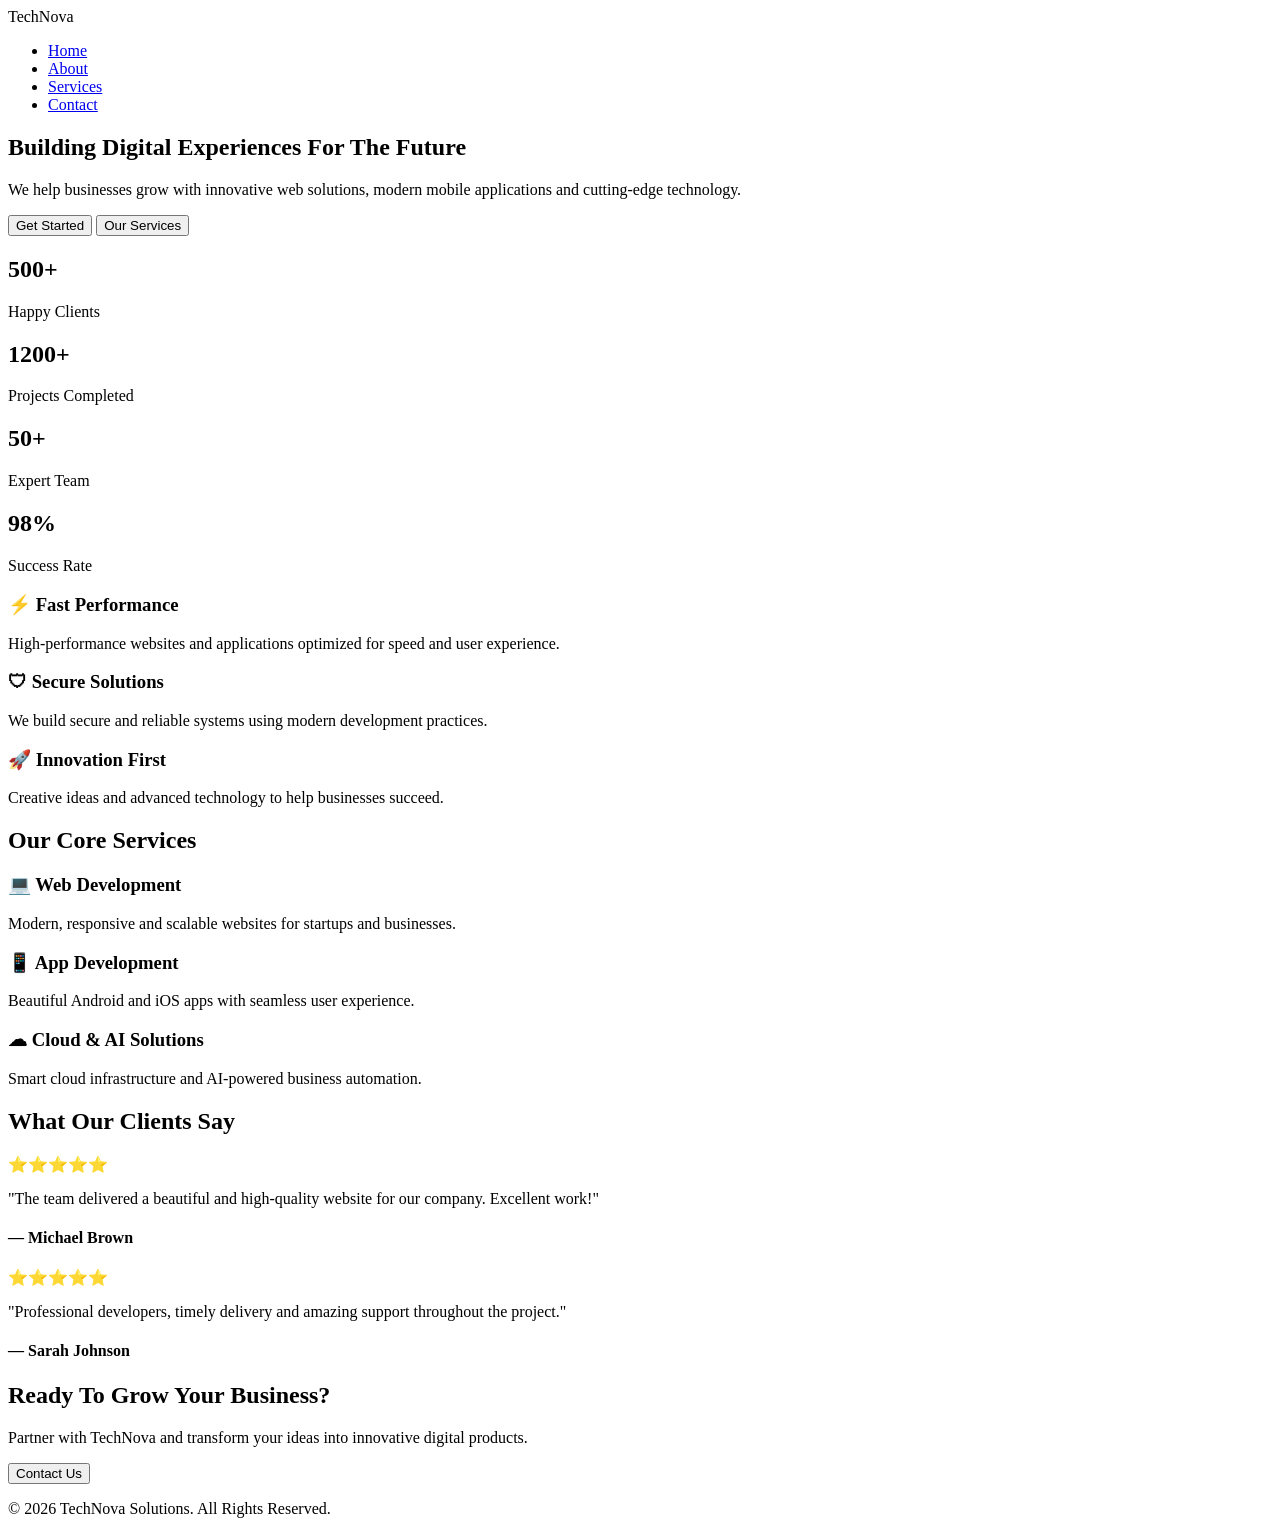
==== index.html @ 7fefe029 "Initial commit - TechNova Company Website" ====
<!DOCTYPE html>
<html lang="en">
<head>
    <meta charset="UTF-8">
    <meta name="viewport" content="width=device-width, initial-scale=1.0">
    <title>TechNova Solutions</title>
    <link rel="stylesheet" href="css/style.css">
</head>
<body>

    <!-- Navbar -->
    <nav>
        <div class="logo">TechNova</div>

        <ul>
            <li><a href="index.html">Home</a></li>
            <li><a href="about.html">About</a></li>
            <li><a href="services.html">Services</a></li>
            <li><a href="contact.html">Contact</a></li>
        </ul>
    </nav>

    <!-- Hero Section -->
    <section class="hero">
        <div class="hero-content">
            <h1>Building Digital Experiences For The Future</h1>
            <p>
                We help businesses grow with innovative web solutions,
                modern mobile applications and cutting-edge technology.
            </p>

            <div class="hero-buttons">
                <button>Get Started</button>
                <button class="btn-secondary">Our Services</button>
            </div>
        </div>
    </section>

    <!-- Stats -->
    <section class="stats">

        <div>
            <h2>500+</h2>
            <p>Happy Clients</p>
        </div>

        <div>
            <h2>1200+</h2>
            <p>Projects Completed</p>
        </div>

        <div>
            <h2>50+</h2>
            <p>Expert Team</p>
        </div>

        <div>
            <h2>98%</h2>
            <p>Success Rate</p>
        </div>

    </section>

    <!-- Features -->
    <section class="features">

        <div class="feature-card">
            <h3>⚡ Fast Performance</h3>
            <p>
                High-performance websites and applications optimized for speed and user experience.
            </p>
        </div>

        <div class="feature-card">
            <h3>🛡 Secure Solutions</h3>
            <p>
                We build secure and reliable systems using modern development practices.
            </p>
        </div>

        <div class="feature-card">
            <h3>🚀 Innovation First</h3>
            <p>
                Creative ideas and advanced technology to help businesses succeed.
            </p>
        </div>

    </section>

    <!-- Services -->
    <section class="services-preview">

        <h2>Our Core Services</h2>

        <div class="service-grid">

            <div class="service-box">
                <h3>💻 Web Development</h3>
                <p>Modern, responsive and scalable websites for startups and businesses.</p>
            </div>

            <div class="service-box">
                <h3>📱 App Development</h3>
                <p>Beautiful Android and iOS apps with seamless user experience.</p>
            </div>

            <div class="service-box">
                <h3>☁ Cloud & AI Solutions</h3>
                <p>Smart cloud infrastructure and AI-powered business automation.</p>
            </div>

        </div>

    </section>

    <!-- Testimonials -->
    <section class="testimonials">

        <h2>What Our Clients Say</h2>

        <div class="testimonial-container">

            <div class="testimonial">
                <p>⭐⭐⭐⭐⭐</p>
                <p>
                    "The team delivered a beautiful and high-quality website for our company. Excellent work!"
                </p>
                <h4>— Michael Brown</h4>
            </div>

            <div class="testimonial">
                <p>⭐⭐⭐⭐⭐</p>
                <p>
                    "Professional developers, timely delivery and amazing support throughout the project."
                </p>
                <h4>— Sarah Johnson</h4>
            </div>

        </div>

    </section>

    <!-- Call To Action -->
    <section class="cta">
        <h2>Ready To Grow Your Business?</h2>
        <p>
            Partner with TechNova and transform your ideas into innovative digital products.
        </p>

        <button>Contact Us</button>
    </section>

    <!-- Footer -->
    <footer>
        <p>© 2026 TechNova Solutions. All Rights Reserved.</p>
    </footer>

</body>
</html>
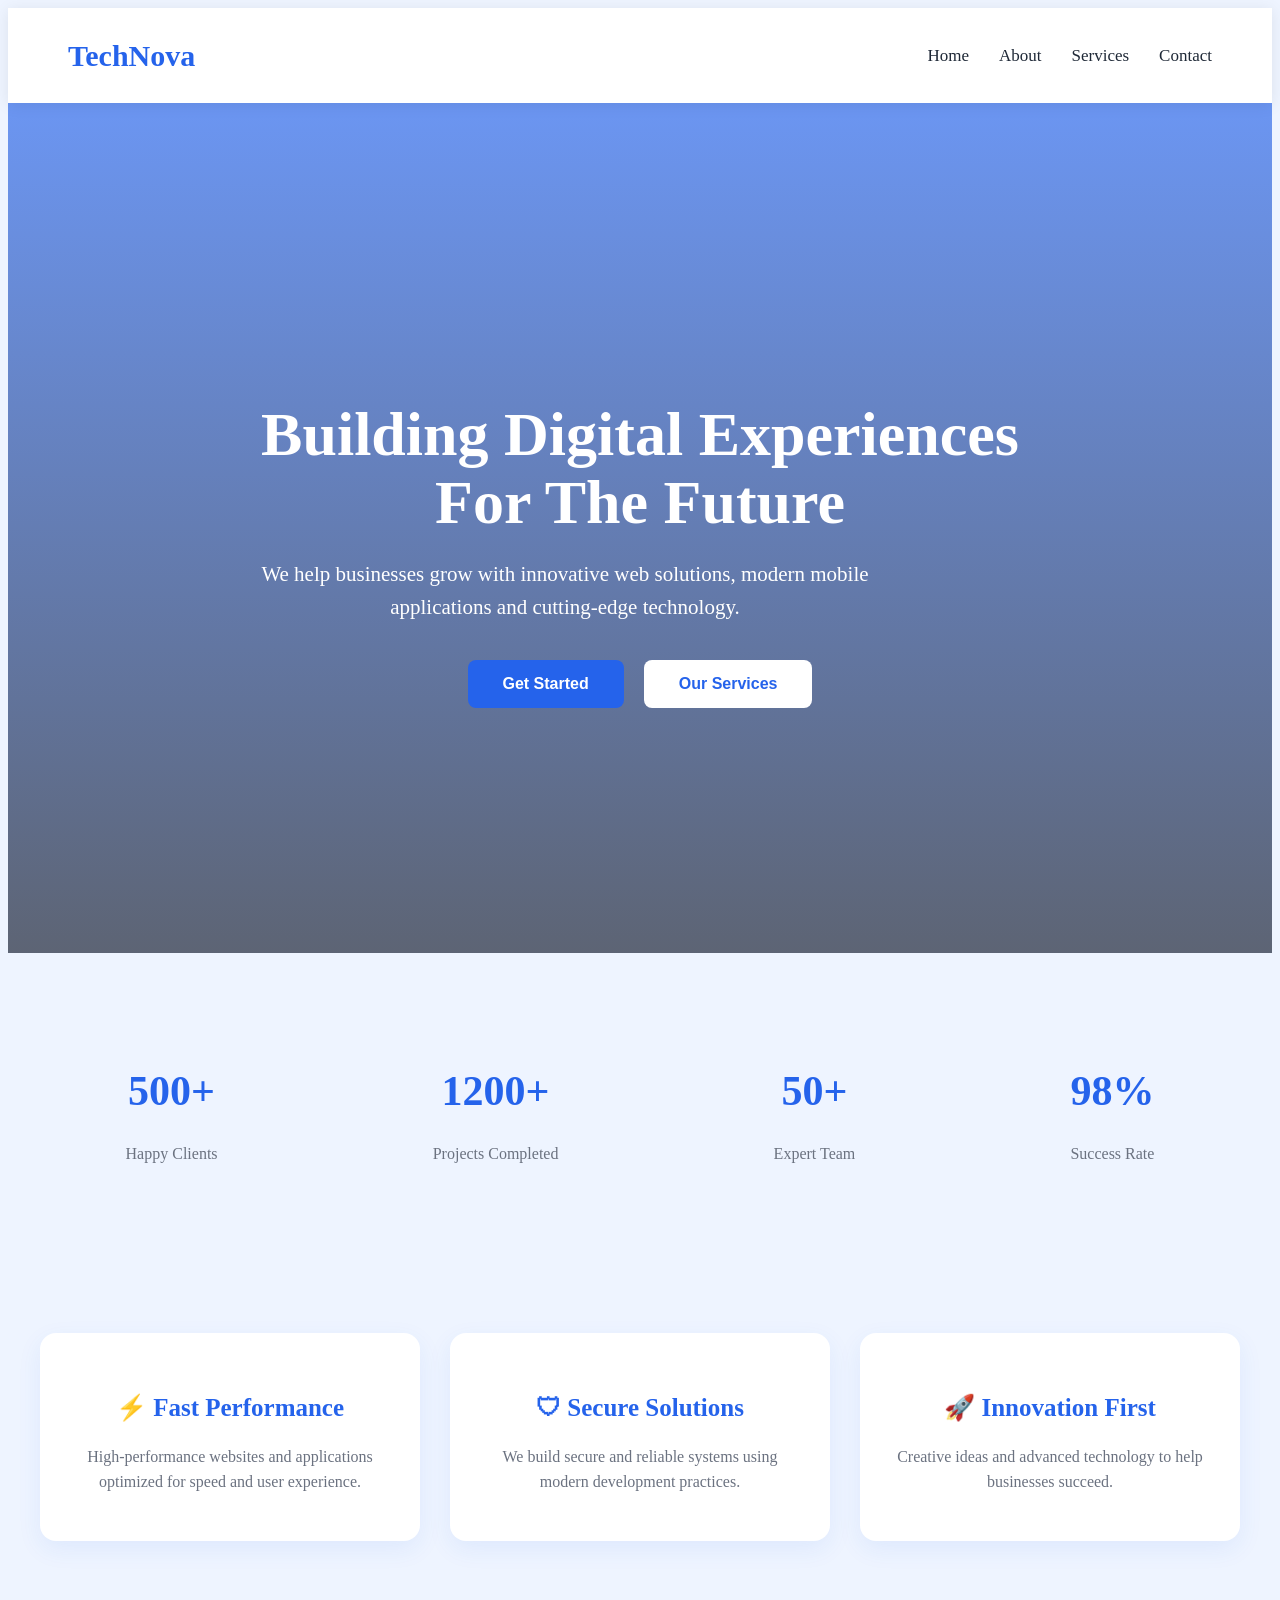
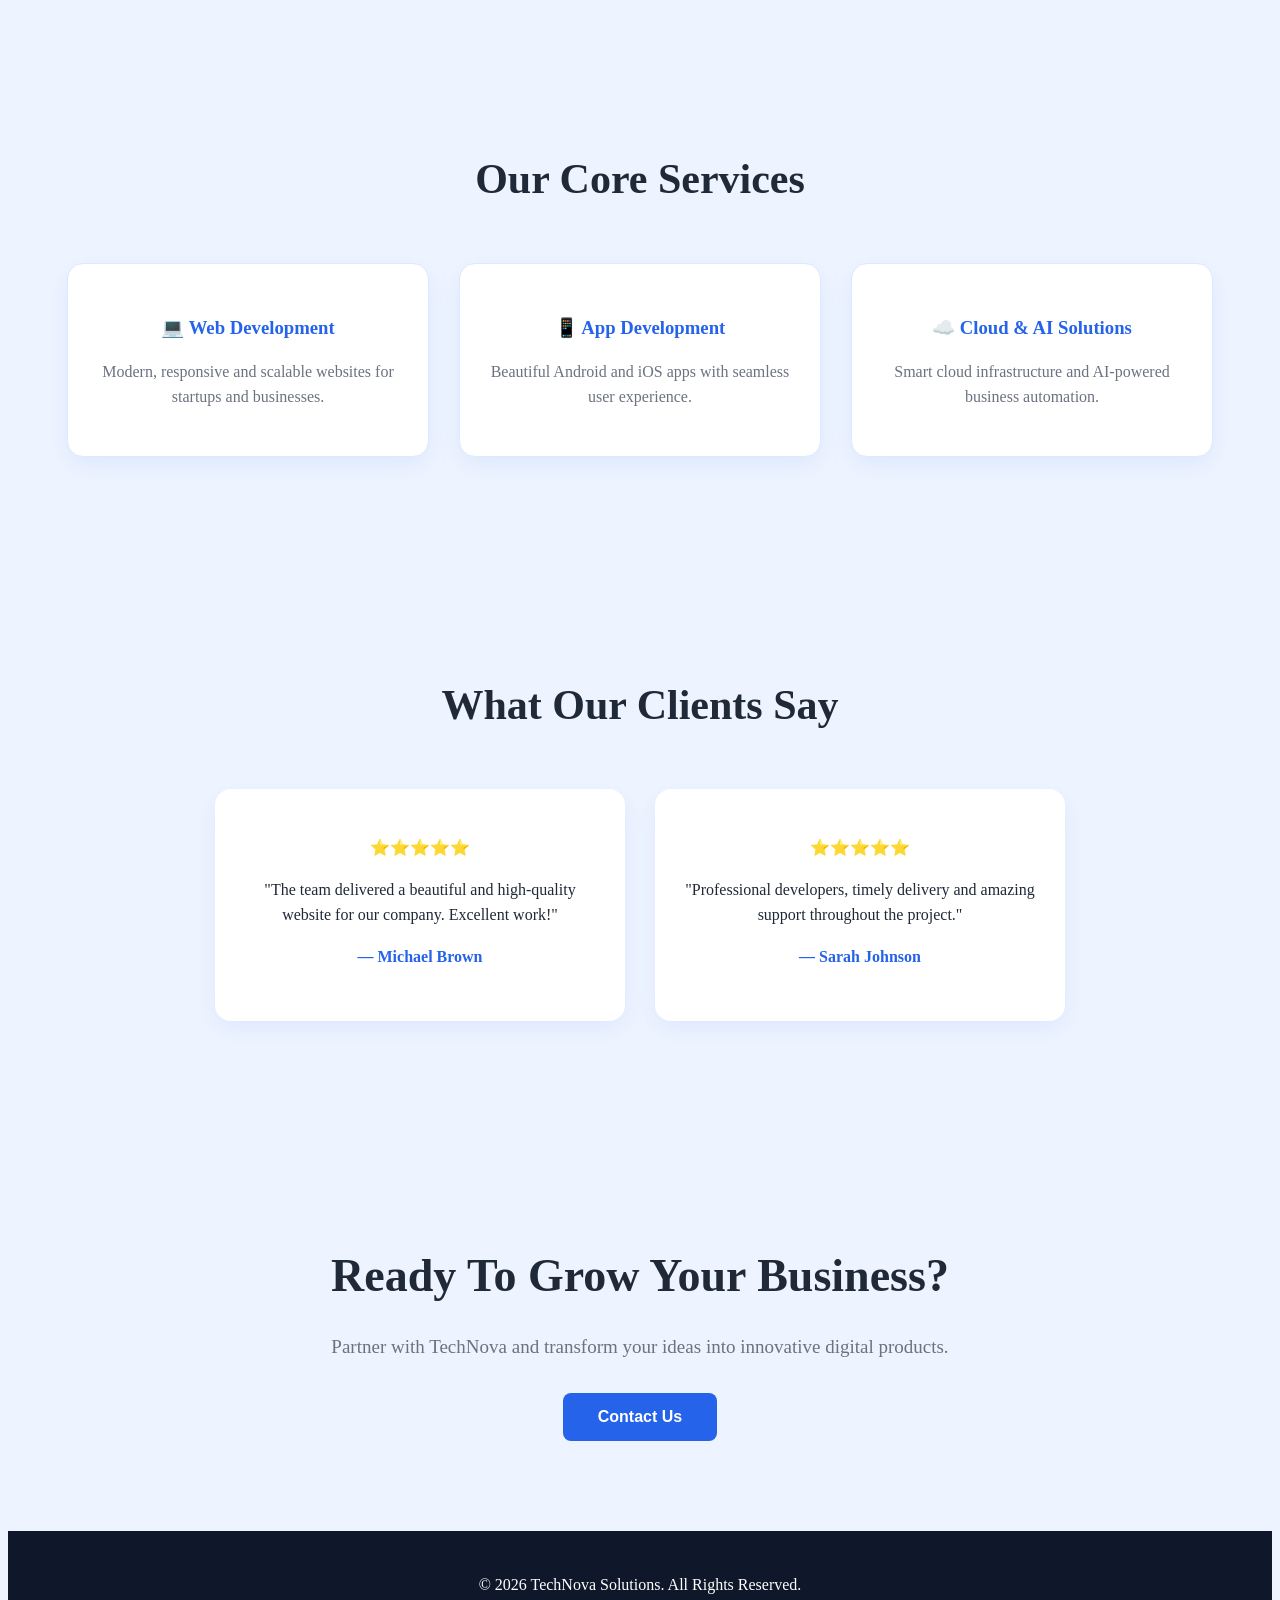
==== commit 33fe7358: "Update index.html" ====
--- a/index.html
+++ b/index.html
@@ -4,7 +4,9 @@
     <meta charset="UTF-8">
     <meta name="viewport" content="width=device-width, initial-scale=1.0">
     <title>TechNova Solutions</title>
-    <link rel="stylesheet" href="css/style.css">
+
+    <!-- CSS -->
+    <link rel="stylesheet" href="style.css">
 </head>
 <body>
 
@@ -38,7 +40,6 @@
 
     <!-- Stats -->
     <section class="stats">
-
         <div>
             <h2>500+</h2>
             <p>Happy Clients</p>
@@ -58,7 +59,6 @@
             <h2>98%</h2>
             <p>Success Rate</p>
         </div>
-
     </section>
 
     <!-- Features -->
@@ -66,23 +66,17 @@
 
         <div class="feature-card">
             <h3>⚡ Fast Performance</h3>
-            <p>
-                High-performance websites and applications optimized for speed and user experience.
-            </p>
+            <p>High-performance websites and applications optimized for speed and user experience.</p>
         </div>
 
         <div class="feature-card">
             <h3>🛡 Secure Solutions</h3>
-            <p>
-                We build secure and reliable systems using modern development practices.
-            </p>
+            <p>We build secure and reliable systems using modern development practices.</p>
         </div>
 
         <div class="feature-card">
             <h3>🚀 Innovation First</h3>
-            <p>
-                Creative ideas and advanced technology to help businesses succeed.
-            </p>
+            <p>Creative ideas and advanced technology to help businesses succeed.</p>
         </div>
 
     </section>
@@ -105,7 +99,7 @@
             </div>
 
             <div class="service-box">
-                <h3>☁ Cloud & AI Solutions</h3>
+                <h3>☁️ Cloud & AI Solutions</h3>
                 <p>Smart cloud infrastructure and AI-powered business automation.</p>
             </div>
 
@@ -143,11 +137,15 @@
     <!-- Call To Action -->
     <section class="cta">
         <h2>Ready To Grow Your Business?</h2>
+
         <p>
-            Partner with TechNova and transform your ideas into innovative digital products.
+            Partner with TechNova and transform your ideas into innovative
+            digital products.
         </p>
 
-        <button>Contact Us</button>
+        <button onclick="window.location.href='contact.html'">
+            Contact Us
+        </button>
     </section>
 
     <!-- Footer -->
@@ -155,5 +153,8 @@
         <p>© 2026 TechNova Solutions. All Rights Reserved.</p>
     </footer>
 
+    <!-- JavaScript -->
+    <script src="script.js"></script>
+
 </body>
-</html>+</html>
--- a/style.css
+++ b/style.css
@@ -0,0 +1,397 @@
+css
+*{
+    margin:0;
+    padding:0;
+    box-sizing:border-box;
+    font-family:'Segoe UI', Tahoma, Geneva, Verdana, sans-serif;
+}
+
+html{
+    scroll-behavior:smooth;
+}
+
+body{
+    background:#eef4ff;
+    color:#1f2937;
+    line-height:1.6;
+    overflow-x:hidden;
+}
+
+/* ================= NAVBAR ================= */
+
+nav{
+    display:flex;
+    justify-content:space-between;
+    align-items:center;
+    padding:18px 60px;
+    background:#ffffff;
+    box-shadow:0 2px 15px rgba(0,0,0,0.08);
+    position:sticky;
+    top:0;
+    z-index:1000;
+}
+
+.logo{
+    font-size:30px;
+    font-weight:700;
+    color:#2563eb;
+}
+
+nav ul{
+    display:flex;
+    list-style:none;
+}
+
+nav ul li{
+    margin-left:30px;
+}
+
+nav ul li a{
+    text-decoration:none;
+    color:#1f2937;
+    font-size:17px;
+    font-weight:500;
+    transition:0.3s;
+}
+
+nav ul li a:hover{
+    color:#2563eb;
+}
+
+/* ================= HERO ================= */
+
+.hero{
+    min-height:90vh;
+    background:
+    linear-gradient(rgba(37,99,235,0.65),rgba(15,23,42,0.65)),
+    url("https://images.unsplash.com/photo-1498050108023-c5249f4df085?auto=format&fit=crop&w=1600&q=80");
+    background-size:cover;
+    background-position:center;
+    background-repeat:no-repeat;
+    display:flex;
+    justify-content:center;
+    align-items:center;
+    text-align:center;
+    color:white;
+    padding:20px;
+}
+
+.hero-content{
+    max-width:850px;
+}
+
+.hero h1{
+    font-size:62px;
+    margin-bottom:20px;
+    line-height:1.1;
+}
+
+.hero p{
+    font-size:21px;
+    margin-bottom:35px;
+    max-width:700px;
+}
+
+.hero-buttons{
+    display:flex;
+    justify-content:center;
+    gap:20px;
+}
+
+/* ================= BUTTONS ================= */
+
+button{
+    padding:15px 35px;
+    border:none;
+    border-radius:8px;
+    background:#2563eb;
+    color:white;
+    font-size:16px;
+    font-weight:600;
+    cursor:pointer;
+    transition:0.3s;
+}
+
+button:hover{
+    transform:translateY(-3px);
+    box-shadow:0 10px 20px rgba(37,99,235,0.25);
+}
+
+.btn-secondary{
+    background:white;
+    color:#2563eb;
+}
+
+/* ================= COMMON SECTIONS ================= */
+
+.stats,
+.features,
+.services-preview,
+.testimonials,
+.cta,
+.contact-section{
+    background:#eef4ff;
+}
+
+section{
+    padding-left:20px;
+    padding-right:20px;
+}
+
+/* ================= STATS ================= */
+
+.stats{
+    display:flex;
+    justify-content:space-around;
+    flex-wrap:wrap;
+    gap:20px;
+    padding:70px 20px;
+    text-align:center;
+}
+
+.stats h2{
+    color:#2563eb;
+    font-size:42px;
+    margin-bottom:10px;
+}
+
+.stats p{
+    color:#6b7280;
+}
+
+/* ================= FEATURES ================= */
+
+.features{
+    display:flex;
+    justify-content:center;
+    flex-wrap:wrap;
+    gap:30px;
+    padding:80px 30px;
+}
+
+.feature-card{
+    width:320px;
+    background:white;
+    border-radius:16px;
+    padding:30px;
+    text-align:center;
+    box-shadow:0 8px 25px rgba(37,99,235,0.08);
+    transition:0.3s;
+}
+
+.feature-card:hover{
+    transform:translateY(-8px);
+}
+
+.feature-card h3{
+    color:#2563eb;
+    margin-bottom:15px;
+    font-size:25px;
+}
+
+.feature-card p{
+    color:#6b7280;
+}
+
+/* ================= SERVICES ================= */
+
+.services-preview{
+    padding:90px 40px;
+    text-align:center;
+}
+
+.services-preview h2{
+    font-size:42px;
+    margin-bottom:50px;
+}
+
+.service-grid{
+    display:flex;
+    justify-content:center;
+    flex-wrap:wrap;
+    gap:30px;
+}
+
+.service-box{
+    width:300px;
+    background:white;
+    border-radius:16px;
+    border:1px solid #dbeafe;
+    padding:30px;
+    box-shadow:0 8px 25px rgba(37,99,235,0.08);
+    transition:0.3s;
+}
+
+.service-box:hover{
+    transform:translateY(-8px);
+}
+
+.service-box h3{
+    color:#2563eb;
+    margin-bottom:15px;
+}
+
+.service-box p{
+    color:#6b7280;
+}
+
+/* ================= TESTIMONIALS ================= */
+
+.testimonials{
+    padding:90px 40px;
+    text-align:center;
+}
+
+.testimonials h2{
+    font-size:42px;
+    margin-bottom:50px;
+}
+
+.testimonial-container{
+    display:flex;
+    justify-content:center;
+    flex-wrap:wrap;
+    gap:30px;
+}
+
+.testimonial{
+    width:350px;
+    background:white;
+    border-radius:16px;
+    padding:30px;
+    box-shadow:0 8px 25px rgba(37,99,235,0.08);
+}
+
+.testimonial h4{
+    margin-top:15px;
+    color:#2563eb;
+}
+
+/* ================= CTA ================= */
+
+.cta{
+    padding:90px 20px;
+    text-align:center;
+}
+
+.cta h2{
+    font-size:46px;
+    margin-bottom:20px;
+}
+
+.cta p{
+    max-width:700px;
+    margin:0 auto 30px;
+    color:#6b7280;
+    font-size:19px;
+}
+
+/* ================= CONTACT ================= */
+
+.contact-section{
+    display:flex;
+    justify-content:center;
+    flex-wrap:wrap;
+    gap:40px;
+    padding:80px 30px;
+}
+
+.contact-info,
+.contact-form-box{
+    width:420px;
+    background:white;
+    padding:30px;
+    border-radius:16px;
+    box-shadow:0 8px 25px rgba(37,99,235,0.08);
+}
+
+.contact-info h2{
+    color:#2563eb;
+    margin-bottom:20px;
+}
+
+.contact-info p{
+    margin-bottom:15px;
+    color:#6b7280;
+}
+
+.contact-form-box form{
+    display:flex;
+    flex-direction:column;
+}
+
+.contact-form-box input,
+.contact-form-box textarea{
+    margin-bottom:15px;
+    padding:14px;
+    border:1px solid #d1d5db;
+    border-radius:8px;
+    font-size:15px;
+}
+
+.contact-form-box textarea{
+    resize:none;
+}
+
+.contact-form-box button{
+    width:100%;
+}
+
+/* ================= FOOTER ================= */
+
+footer{
+    margin-top:0;
+    background:#0f172a;
+    color:white;
+    text-align:center;
+    padding:25px;
+}
+
+/* ================= MOBILE ================= */
+
+@media(max-width:768px){
+
+    nav{
+        flex-direction:column;
+        padding:20px;
+    }
+
+    nav ul{
+        flex-direction:column;
+        margin-top:15px;
+        text-align:center;
+    }
+
+    nav ul li{
+        margin:10px 0;
+    }
+
+    .hero{
+        min-height:70vh;
+        padding:80px 20px;
+    }
+
+    .hero h1{
+        font-size:42px;
+    }
+
+    .hero p{
+        font-size:18px;
+    }
+
+    .hero-buttons{
+        flex-direction:column;
+    }
+
+    .stats{
+        flex-direction:column;
+    }
+
+    .feature-card,
+    .service-box,
+    .testimonial,
+    .contact-info,
+    .contact-form-box{
+        width:90%;
+    }
+}
